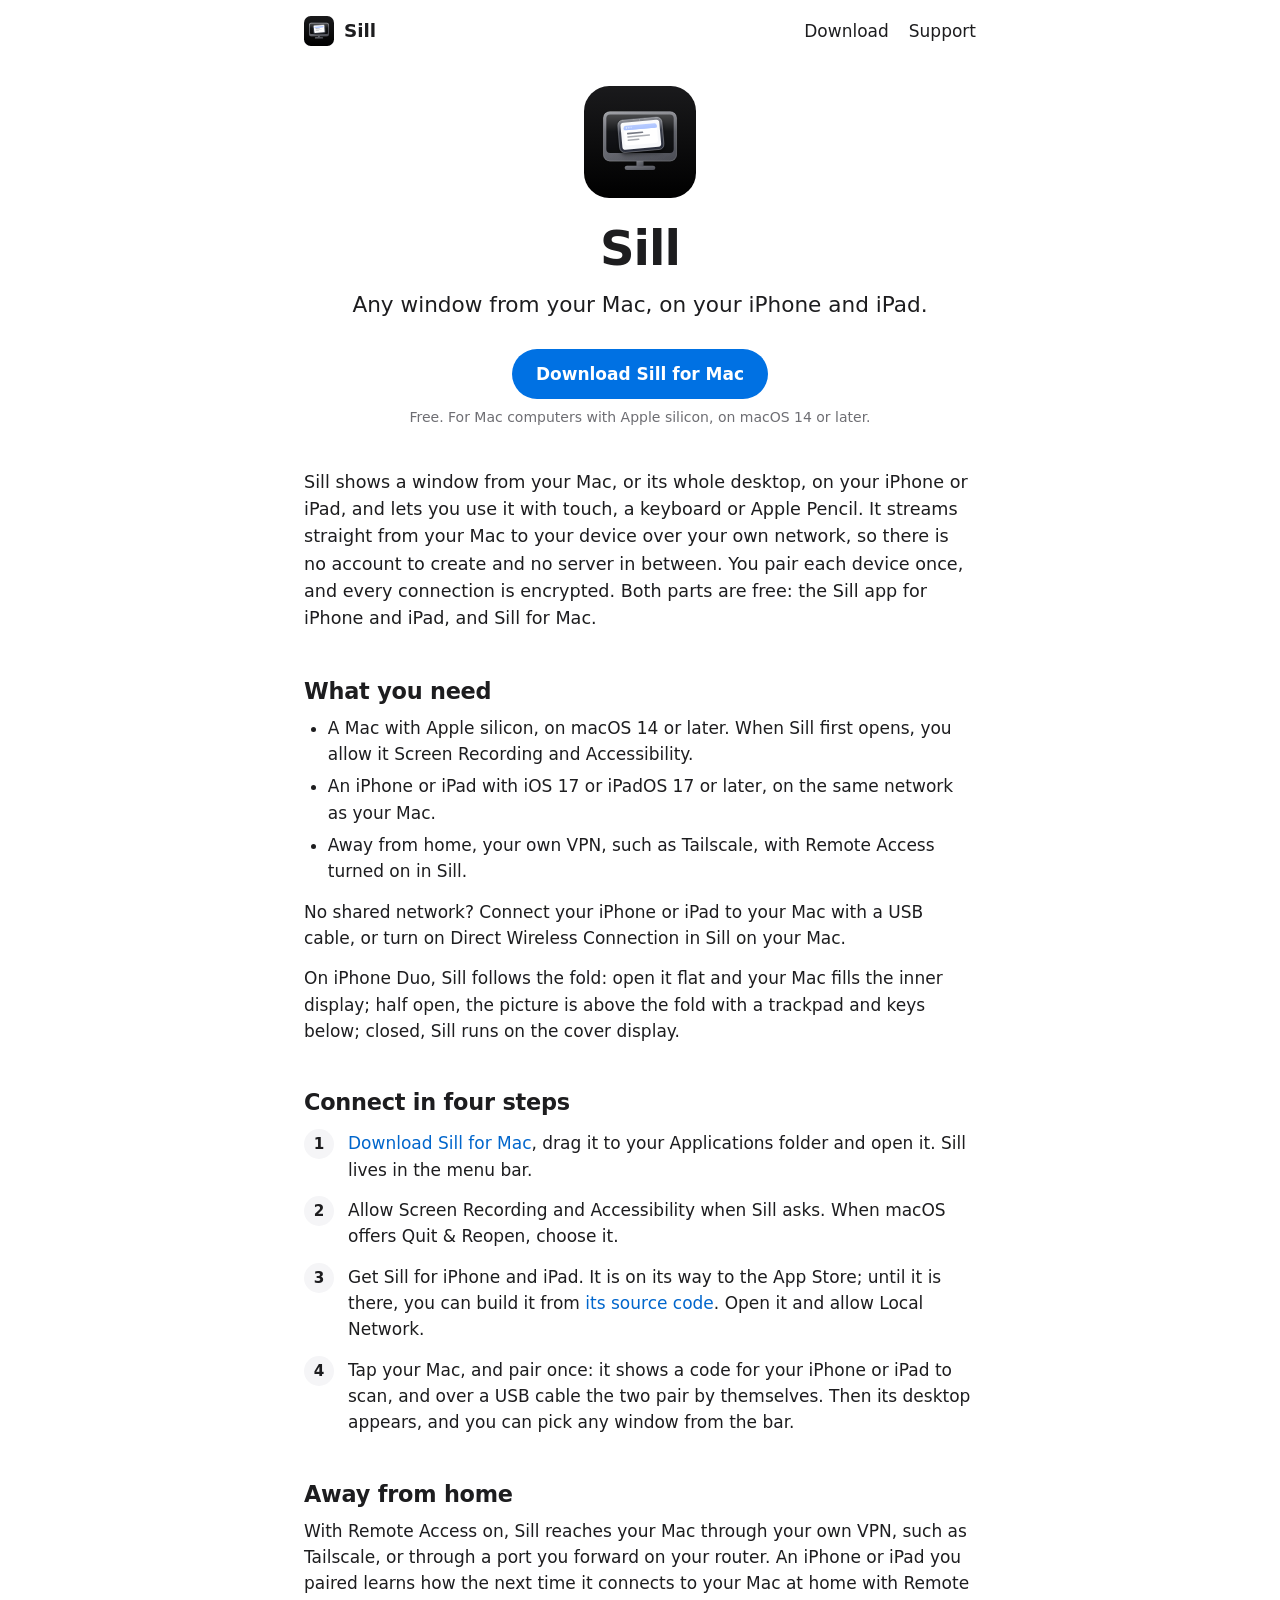
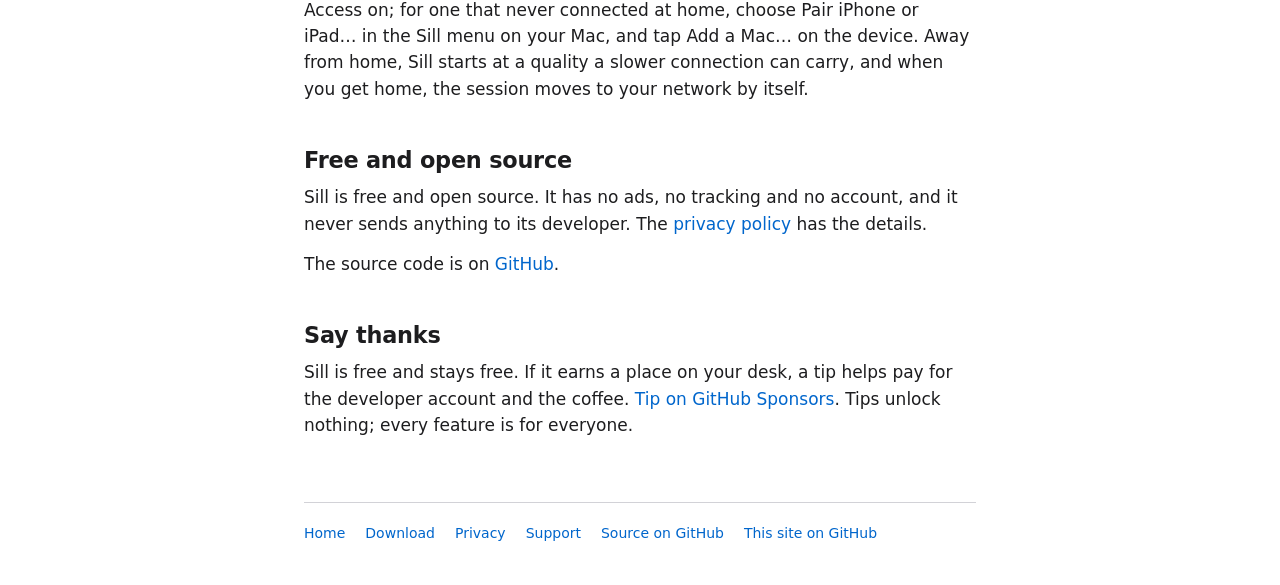
==== index.html @ 0b16ea5a "Site for Sill 0.5.1: away from home, one version for both apps, iPhone Duo" ====
<!doctype html>
<html lang="en">
<head>
<meta charset="utf-8">
<meta name="viewport" content="width=device-width, initial-scale=1">
<meta http-equiv="Content-Security-Policy" content="default-src 'none'; style-src 'self'; img-src 'self'; base-uri 'none'; form-action 'none'">
<meta name="color-scheme" content="light dark">
<meta name="description" content="Sill shows windows from your Mac on your iPhone and iPad. Free, with no account and no servers.">
<title>Sill: windows from your Mac on your iPhone and iPad</title>
<link rel="stylesheet" href="style.css">
<link rel="icon" href="icon.svg" type="image/svg+xml">
</head>
<body>
<header class="site-header">
  <a class="brand" href="index.html"><img src="icon.svg" alt="" width="30" height="30">Sill</a>
  <nav aria-label="Site">
    <a href="download.html">Download</a>
    <a href="support.html">Support</a>
  </nav>
</header>

<main>
  <section class="hero">
    <img src="icon.svg" alt="" width="112" height="112">
    <h1>Sill</h1>
    <p class="lede">Any window from your Mac, on your iPhone and iPad.</p>
    <p class="cta"><a class="button" href="download.html">Download Sill for Mac</a></p>
    <p class="muted small">Free. For Mac computers with Apple silicon, on macOS 14 or later.</p>
  </section>

  <p class="intro">Sill shows a window from your Mac, or its whole desktop, on your iPhone or iPad, and lets you use it with touch, a keyboard or Apple Pencil. It streams straight from your Mac to your device over your own network, so there is no account to create and no server in between. You pair each device once, and every connection is encrypted. Both parts are free: the Sill app for iPhone and iPad, and Sill for Mac.</p>

  <h2>What you need</h2>
  <ul>
    <li>A Mac with Apple silicon, on macOS 14 or later. When Sill first opens, you allow it Screen Recording and Accessibility.</li>
    <li>An iPhone or iPad with iOS 17 or iPadOS 17 or later, on the same network as your Mac.</li>
    <!-- Remote Access: take this item out for a release without Remote Access. -->
    <li>Away from home, your own VPN, such as Tailscale, with Remote Access turned on in Sill.</li>
    <!-- /Remote Access -->
  </ul>
  <p>No shared network? Connect your iPhone or iPad to your Mac with a USB cable, or turn on Direct Wireless Connection in Sill on your Mac.</p>
  <p>On iPhone Duo, Sill follows the fold: open it flat and your Mac fills the inner display; half open, the picture is above the fold with a trackpad and keys below; closed, Sill runs on the cover display.</p>

  <h2>Connect in four steps</h2>
  <ol class="steps">
    <li><a href="download.html">Download Sill for Mac</a>, drag it to your Applications folder and open it. Sill lives in the menu bar.</li>
    <li>Allow Screen Recording and Accessibility when Sill asks. When macOS offers Quit &amp; Reopen, choose it.</li>
    <!-- Once the app is live: "Get Sill from the App Store on your iPhone or iPad. Open it and allow Local Network.", with "App Store" linked to its page and no source link. -->
    <li>Get Sill for iPhone and iPad. It is on its way to the App Store; until it is there, you can build it from <a href="https://github.com/Saffsanity/sill#building-from-source">its source code</a>. Open it and allow Local Network.</li>
    <li>Tap your Mac, and pair once: it shows a code for your iPhone or iPad to scan, and over a USB cable the two pair by themselves. Then its desktop appears, and you can pick any window from the bar.</li>
  </ol>

  <!-- Remote Access: take this section out for a release without Remote Access. -->
  <h2>Away from home</h2>
  <p>With Remote Access on, Sill reaches your Mac through your own VPN, such as Tailscale, or through a port you forward on your router. An iPhone or iPad you paired learns how the next time it connects to your Mac at home with Remote Access on; for one that never connected at home, choose Pair iPhone or iPad… in the Sill menu on your Mac, and tap Add a Mac… on the device. Away from home, Sill starts at a quality a slower connection can carry, and when you get home, the session moves to your network by itself.</p>
  <!-- /Remote Access -->

  <h2>Free and open source</h2>
  <p>Sill is free and open source. It has no ads, no tracking and no account, and it never sends anything to its developer. The <a href="privacy.html">privacy policy</a> has the details.</p>
  <p>The source code is on <a href="https://github.com/Saffsanity/sill">GitHub</a>.</p>
  <h2 id="tips">Say thanks</h2>
  <p>Sill is free and stays free. If it earns a place on your desk, a tip helps pay for the developer account and the coffee. <a href="https://github.com/sponsors/Saffsanity">Tip on GitHub Sponsors</a>. Tips unlock nothing; every feature is for everyone.</p>
  <!-- Add the Ko-fi link beside the Sponsors one when the handle exists. -->
</main>

<footer class="site-footer">
  <nav aria-label="Footer">
    <a href="index.html">Home</a>
    <a href="download.html">Download</a>
    <a href="privacy.html">Privacy</a>
    <a href="support.html">Support</a>
    <a href="https://github.com/Saffsanity/sill">Source on GitHub</a>
    <a href="https://github.com/Saffsanity/sill-site">This site on GitHub</a>
  </nav>
</footer>
</body>
</html>
---- style.css ----
/* Sill's website. System fonts, light and dark, no scripts and nothing loaded from elsewhere. */

:root {
  color-scheme: light dark;
  --bg: #ffffff;
  --card: #f5f5f7;
  --text: #1d1d1f;
  --muted: #6e6e73;
  --line: #d2d2d7;
  --link: #0066cc;
  --button: #0071e3;
  --button-hover: #0077ed;
}

@media (prefers-color-scheme: dark) {
  :root {
    --bg: #000000;
    --card: #1c1c1e;
    --text: #f5f5f7;
    --muted: #a1a1a6;
    --line: #38383a;
    --link: #2997ff;
  }
}

* { box-sizing: border-box; }

html {
  -webkit-text-size-adjust: 100%;
  text-size-adjust: 100%;
}

body {
  margin: 0;
  background: var(--bg);
  color: var(--text);
  font: 17px/1.55 -apple-system, BlinkMacSystemFont, system-ui, "Segoe UI", Roboto, "Helvetica Neue", Arial, sans-serif;
  overflow-wrap: break-word;
}

.site-header, main, .site-footer {
  max-width: 44rem;
  margin: 0 auto;
  padding: 0 16px;
}

a { color: var(--link); text-decoration: none; }
a:hover { text-decoration: underline; }
a:focus-visible { outline: 2px solid var(--link); outline-offset: 2px; border-radius: 4px; }

/* Header and footer */

.site-header {
  display: flex;
  flex-wrap: wrap;
  align-items: center;
  justify-content: space-between;
  gap: 8px 24px;
  padding-top: 16px;
  padding-bottom: 16px;
}

.brand {
  display: inline-flex;
  align-items: center;
  gap: 10px;
  color: var(--text);
  font-weight: 600;
  font-size: 1.15rem;
}
.brand:hover { text-decoration: none; }
.brand img { width: 30px; height: 30px; border-radius: 22.5%; }

.site-header nav, .site-footer nav {
  display: flex;
  flex-wrap: wrap;
  gap: 4px 20px;
}
.site-header nav a { color: var(--text); }
.site-header nav a[aria-current="page"] { color: var(--muted); }

.site-footer {
  margin-top: 64px;
  padding-bottom: 40px;
  font-size: 0.875rem;
}
/* The rule sits on the nav, so it lines up with the text above instead of the page's gutters. */
.site-footer nav {
  padding-top: 20px;
  border-top: 1px solid var(--line);
}

/* Text */

h1 {
  font-size: 2.25rem;
  line-height: 1.15;
  letter-spacing: -0.02em;
  margin: 32px 0 12px;
}
h2 {
  font-size: 1.4rem;
  line-height: 1.25;
  letter-spacing: -0.01em;
  margin: 44px 0 10px;
}
h3 {
  font-size: 1.05rem;
  margin: 24px 0 6px;
}

p, ul, ol { margin: 0 0 14px; }
ul, ol { padding-left: 1.4em; }
li { margin: 6px 0; }

.lede { font-size: 1.2rem; line-height: 1.5; }
.muted { color: var(--muted); }
.small { font-size: 0.875rem; }

code {
  font-family: ui-monospace, SFMono-Regular, Menlo, Consolas, monospace;
  font-size: 0.88em;
  background: var(--card);
  border-radius: 5px;
  padding: 1px 5px;
}
/* A SHA-256 is 64 characters with no spaces: let it wrap on a phone instead of widening the page. */
.hash code { overflow-wrap: anywhere; word-break: break-all; }

/* Home */

.hero { text-align: center; padding-top: 24px; }
.hero img { width: 112px; height: 112px; border-radius: 22.5%; }
.hero h1 { font-size: 3rem; margin-top: 16px; }
.hero .lede { font-size: 1.35rem; margin-bottom: 0; }
.intro { font-size: 1.1rem; margin-top: 40px; }

/* Buttons and the release box */

.button {
  display: inline-block;
  background: var(--button);
  color: #ffffff;
  font-weight: 600;
  padding: 12px 24px;
  border-radius: 980px;
}
.button:hover { background: var(--button-hover); text-decoration: none; }
.button:focus-visible { outline-offset: 3px; border-radius: 980px; }

.cta { margin: 28px 0 8px; }

.card {
  background: var(--card);
  border-radius: 16px;
  padding: 20px 22px 8px;
  margin: 24px 0;
}
.card h2 { margin-top: 0; }

/* Numbered steps */

ol.steps {
  list-style: none;
  counter-reset: step;
  padding-left: 0;
}
ol.steps > li {
  counter-increment: step;
  position: relative;
  padding-left: 44px;
  margin: 14px 0;
  min-height: 30px;
}
ol.steps > li::before {
  content: counter(step);
  position: absolute;
  left: 0;
  top: -1px;
  width: 30px;
  height: 30px;
  border-radius: 50%;
  background: var(--card);
  color: var(--text);
  font-weight: 600;
  font-size: 0.95rem;
  line-height: 30px;
  text-align: center;
}
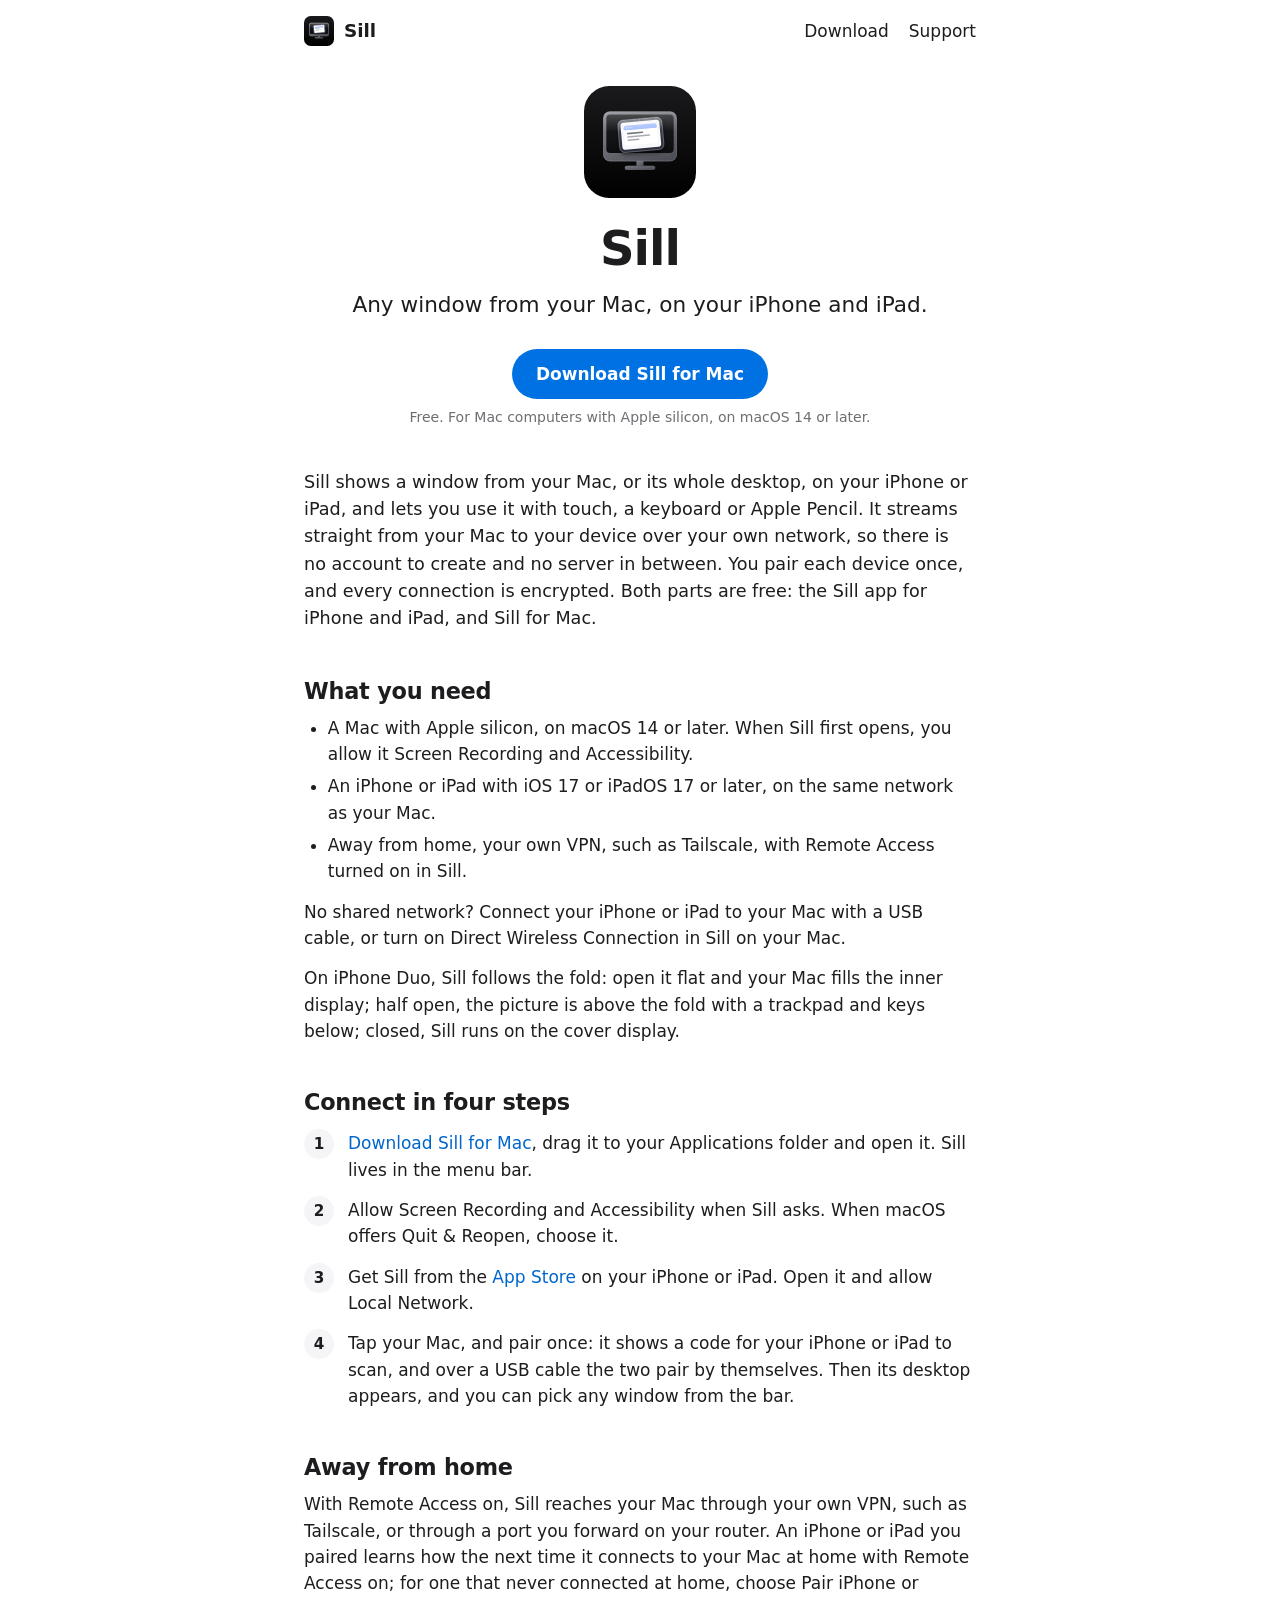
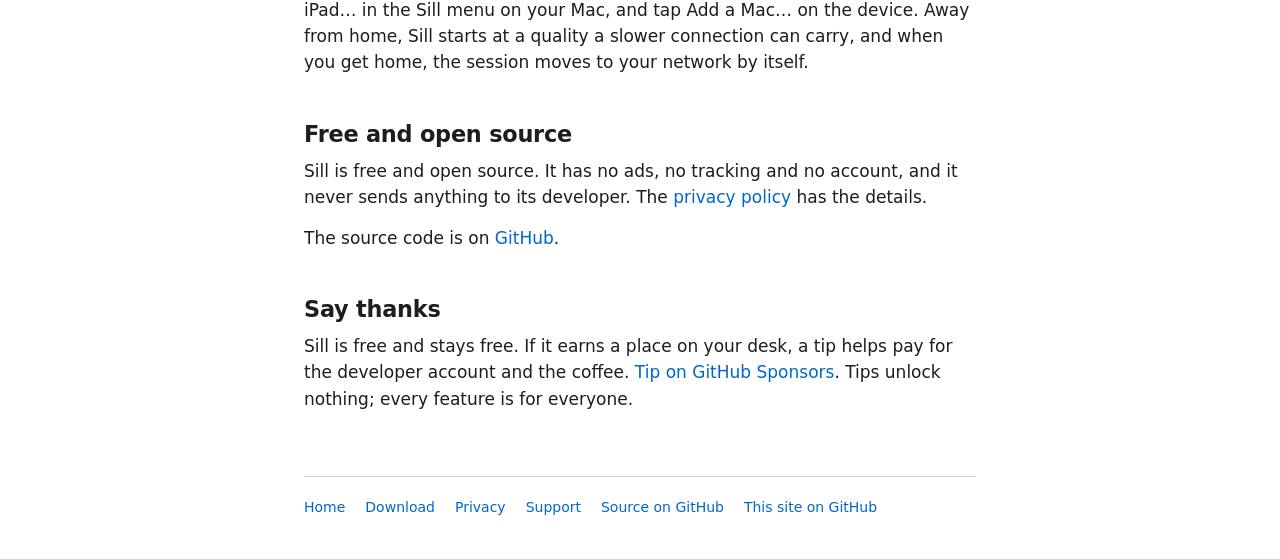
==== commit ba9319b2: "Site: Sill for iPhone and iPad is on the App Store" ====
--- a/index.html
+++ b/index.html
@@ -45,8 +45,7 @@
   <ol class="steps">
     <li><a href="download.html">Download Sill for Mac</a>, drag it to your Applications folder and open it. Sill lives in the menu bar.</li>
     <li>Allow Screen Recording and Accessibility when Sill asks. When macOS offers Quit &amp; Reopen, choose it.</li>
-    <!-- Once the app is live: "Get Sill from the App Store on your iPhone or iPad. Open it and allow Local Network.", with "App Store" linked to its page and no source link. -->
-    <li>Get Sill for iPhone and iPad. It is on its way to the App Store; until it is there, you can build it from <a href="https://github.com/Saffsanity/sill#building-from-source">its source code</a>. Open it and allow Local Network.</li>
+    <li>Get Sill from the <a href="https://apps.apple.com/app/id6816359860">App Store</a> on your iPhone or iPad. Open it and allow Local Network.</li>
     <li>Tap your Mac, and pair once: it shows a code for your iPhone or iPad to scan, and over a USB cable the two pair by themselves. Then its desktop appears, and you can pick any window from the bar.</li>
   </ol>
 
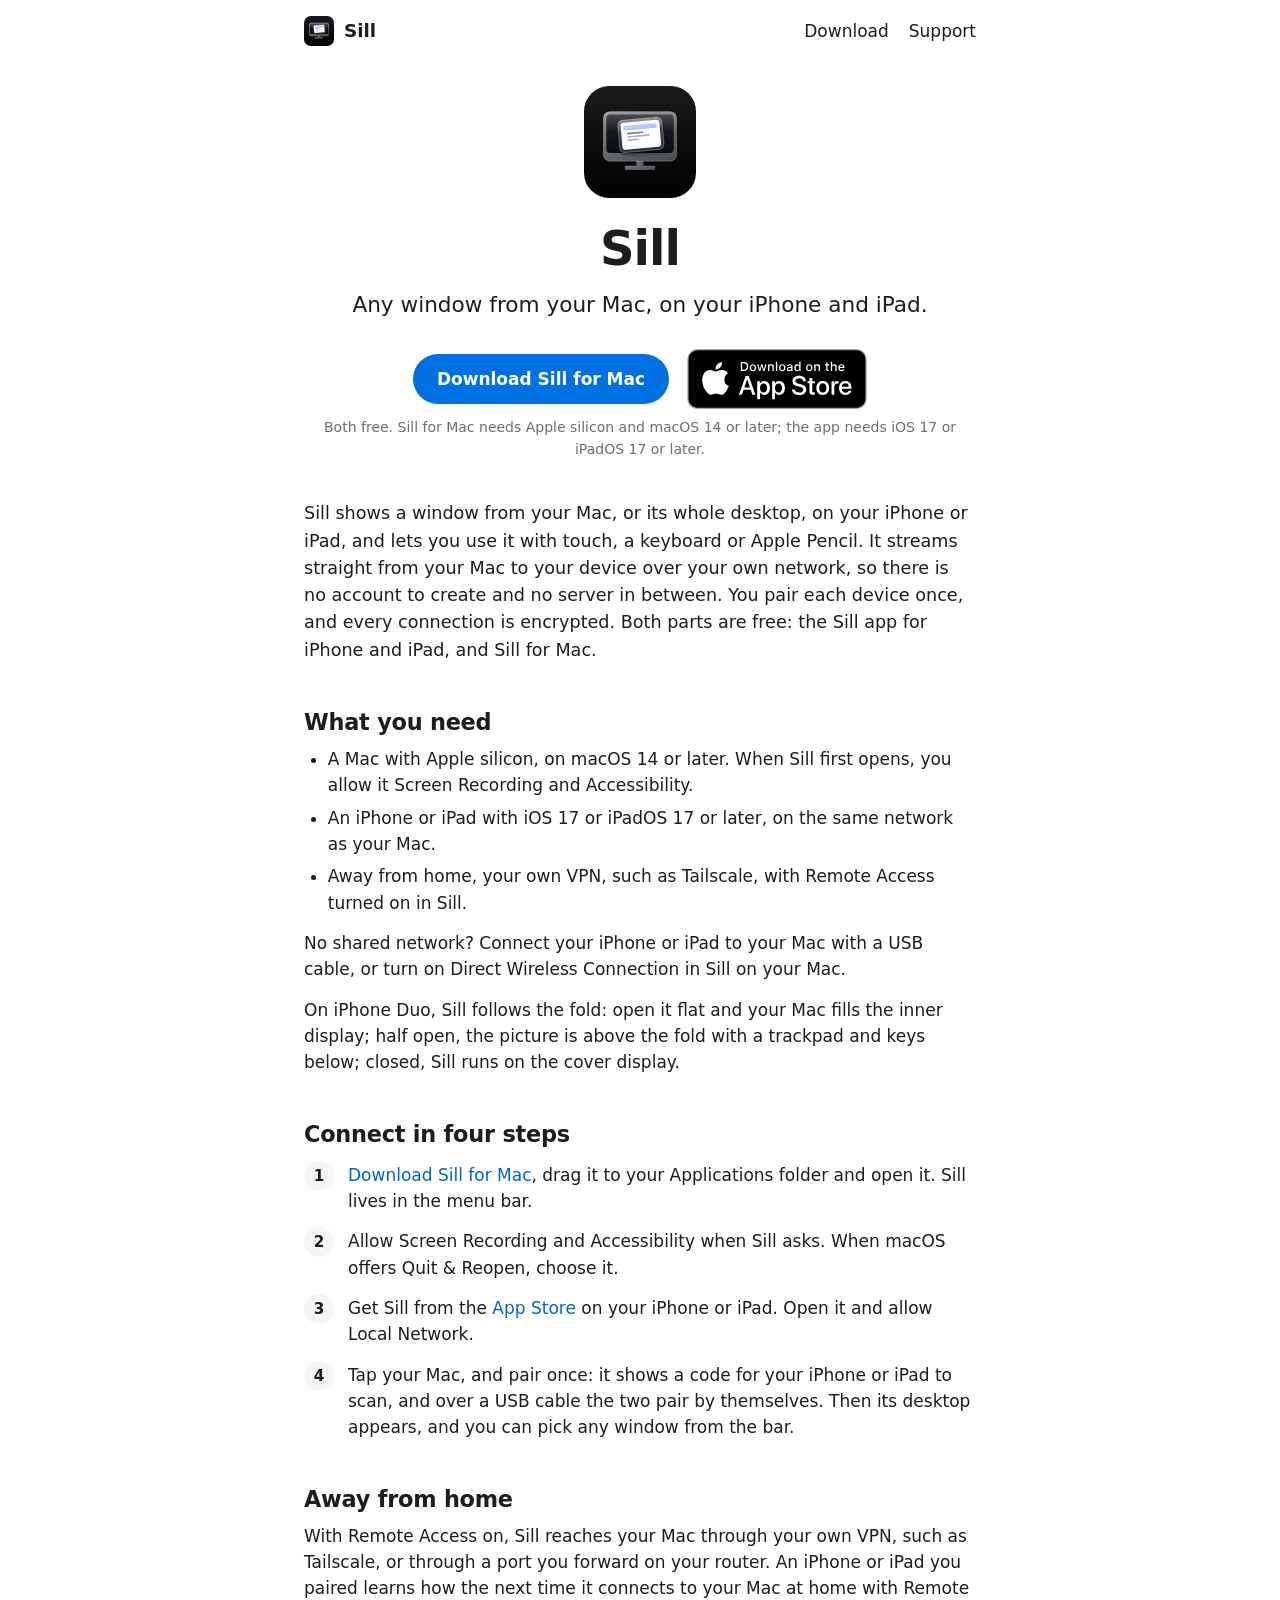
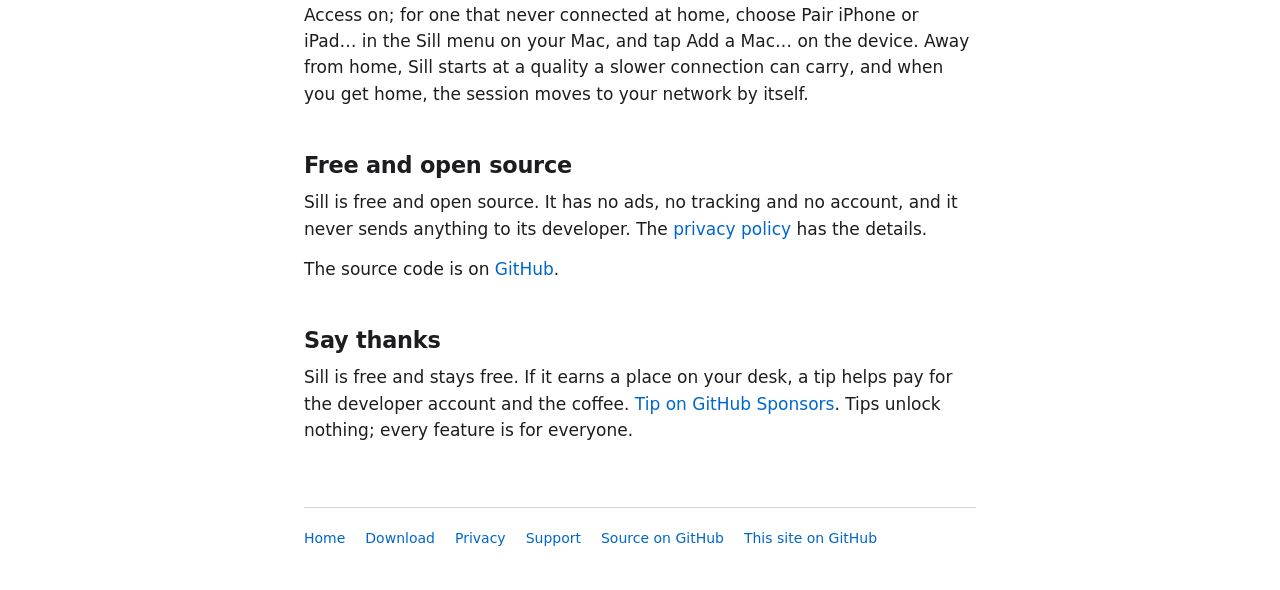
==== commit da663450: "Landing page: the App Store badge beside the Mac download" ====
--- a/index.html
+++ b/index.html
@@ -24,8 +24,8 @@
     <img src="icon.svg" alt="" width="112" height="112">
     <h1>Sill</h1>
     <p class="lede">Any window from your Mac, on your iPhone and iPad.</p>
-    <p class="cta"><a class="button" href="download.html">Download Sill for Mac</a></p>
-    <p class="muted small">Free. For Mac computers with Apple silicon, on macOS 14 or later.</p>
+    <div class="cta"><a class="button" href="download.html">Download Sill for Mac</a><a href="https://apps.apple.com/app/id6816359860"><img src="app-store-badge.svg" alt="Download on the App Store" width="180" height="60"></a></div>
+    <p class="muted small">Both free. Sill for Mac needs Apple silicon and macOS 14 or later; the app needs iOS 17 or iPadOS 17 or later.</p>
   </section>
 
   <p class="intro">Sill shows a window from your Mac, or its whole desktop, on your iPhone or iPad, and lets you use it with touch, a keyboard or Apple Pencil. It streams straight from your Mac to your device over your own network, so there is no account to create and no server in between. You pair each device once, and every connection is encrypted. Both parts are free: the Sill app for iPhone and iPad, and Sill for Mac.</p>
--- a/style.css
+++ b/style.css
@@ -130,7 +130,7 @@
 /* Home */
 
 .hero { text-align: center; padding-top: 24px; }
-.hero img { width: 112px; height: 112px; border-radius: 22.5%; }
+.hero > img { width: 112px; height: 112px; border-radius: 22.5%; }
 .hero h1 { font-size: 3rem; margin-top: 16px; }
 .hero .lede { font-size: 1.35rem; margin-bottom: 0; }
 .intro { font-size: 1.1rem; margin-top: 40px; }
@@ -148,7 +148,12 @@
 .button:hover { background: var(--button-hover); text-decoration: none; }
 .button:focus-visible { outline-offset: 3px; border-radius: 980px; }
 
-.cta { margin: 28px 0 8px; }
+.cta { display: flex; flex-wrap: wrap; justify-content: center; align-items: center; gap: 12px 18px; margin: 28px 0 8px; }
+.cta img { display: block; width: 180px; height: 60px; }
+.cta a:focus-visible { outline-offset: 4px; }
+.badge { margin: 12px 0 4px; }
+.badge img { display: inline-block; width: 180px; height: 60px; vertical-align: middle; }
+.badge a:focus-visible { outline-offset: 4px; }
 
 .card {
   background: var(--card);
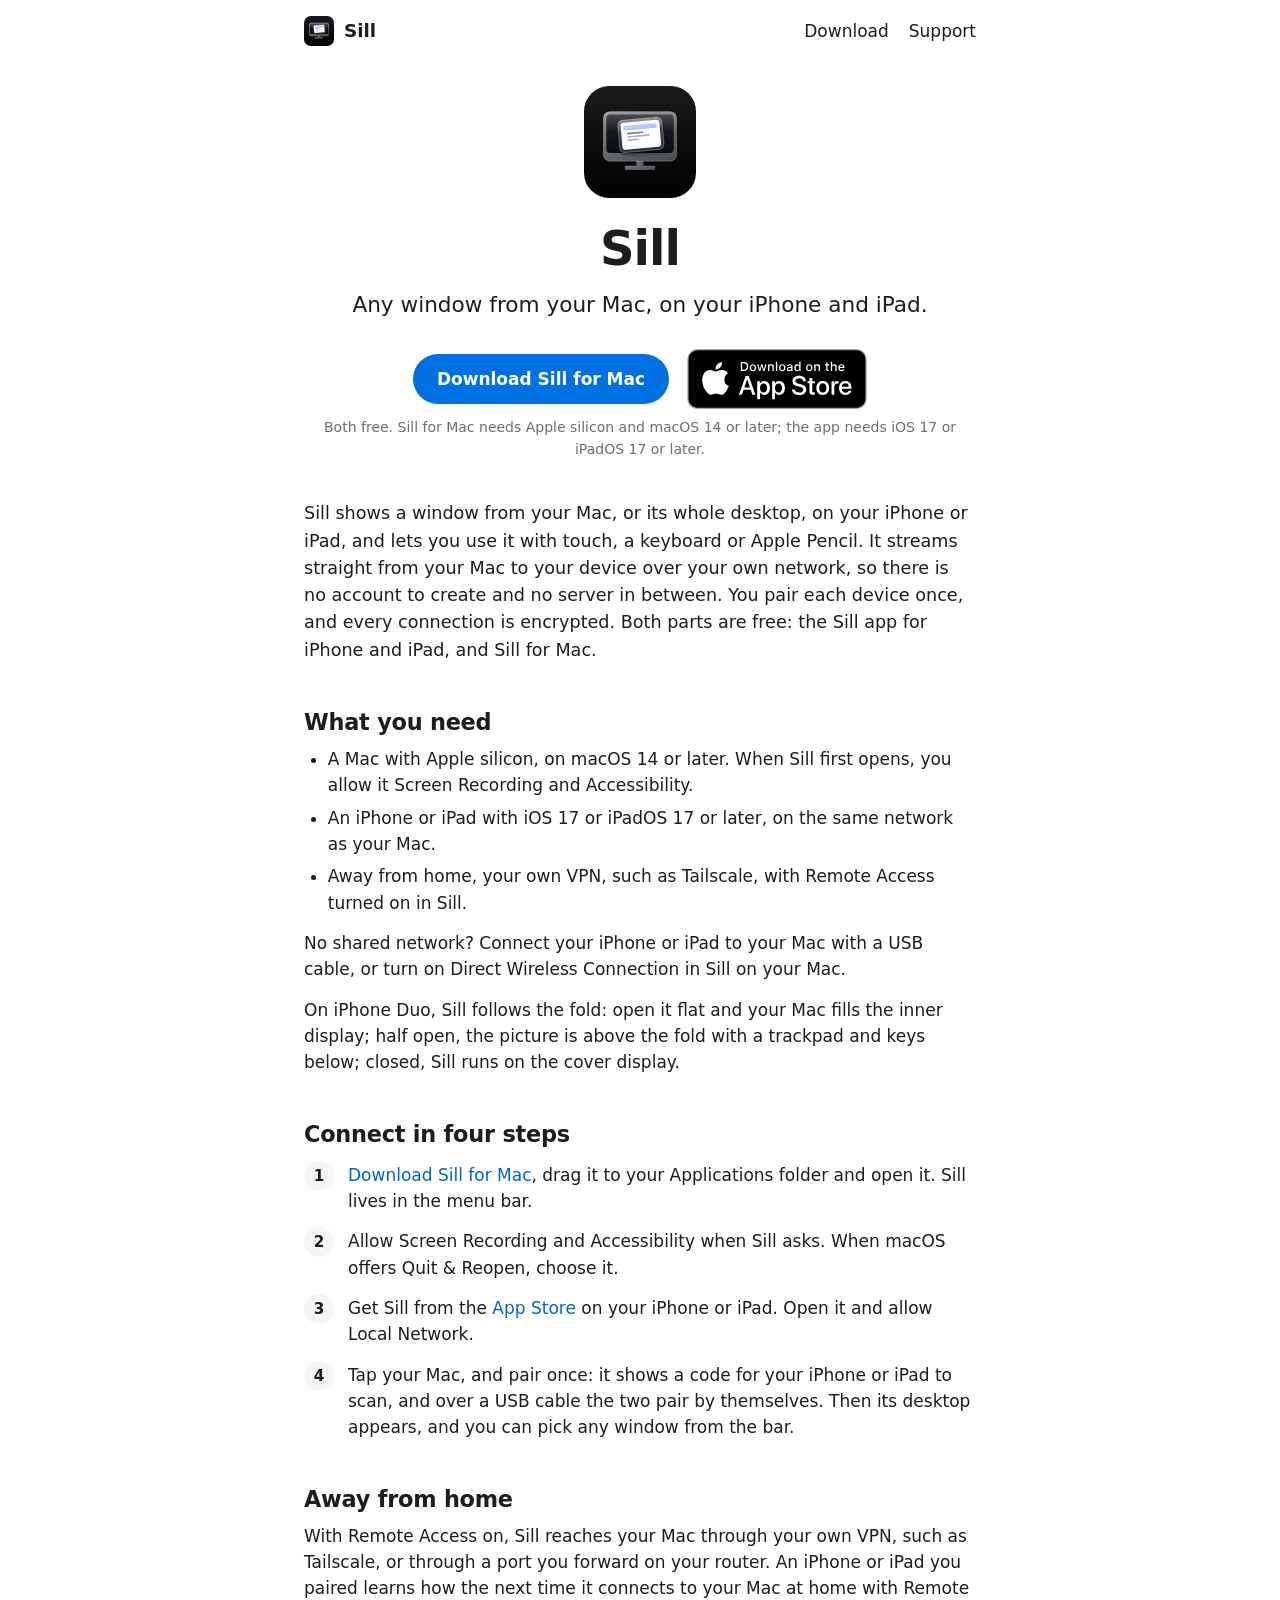
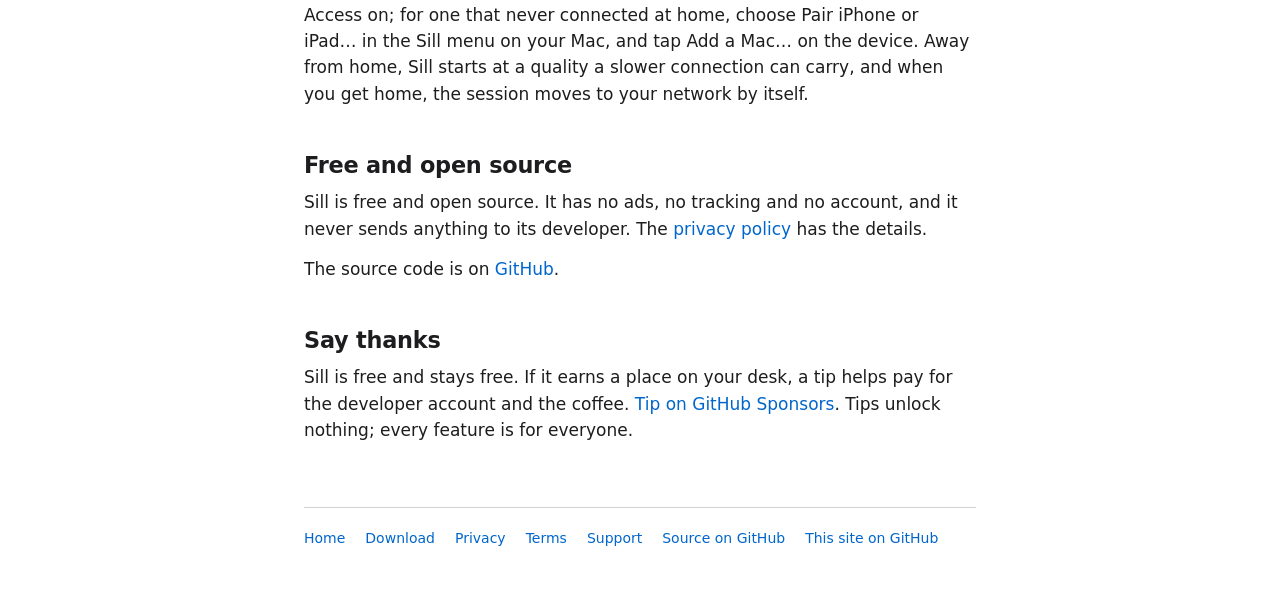
==== commit 34c23198: "Pages: the terms of service, and Open Graph tags with the share image From Saffsanity/sill at b10053" ====
--- a/index.html
+++ b/index.html
@@ -7,7 +7,17 @@
 <meta name="color-scheme" content="light dark">
 <meta name="description" content="Sill shows windows from your Mac on your iPhone and iPad. Free, with no account and no servers.">
 <title>Sill: windows from your Mac on your iPhone and iPad</title>
-<link rel="stylesheet" href="style.css">
+<meta property="og:type" content="website">
+<meta property="og:site_name" content="Sill">
+<meta property="og:url" content="https://getsill.app/">
+<meta property="og:title" content="Sill: your Mac, on your iPhone and iPad">
+<meta property="og:description" content="Any window from your Mac, live on your iPhone or iPad, with touch, a trackpad and keys. Free and open source, no account, no servers.">
+<meta property="og:image" content="https://getsill.app/preview.jpg">
+<meta property="og:image:width" content="1200">
+<meta property="og:image:height" content="630">
+<meta property="og:image:alt" content="Sill: the Mac’s Weather window on an iPhone and an iPad">
+<meta name="twitter:card" content="summary_large_image">
+<link rel="stylesheet" href="style.css?v=2026-10-10">
 <link rel="icon" href="icon.svg" type="image/svg+xml">
 </head>
 <body>
@@ -67,6 +77,7 @@
     <a href="index.html">Home</a>
     <a href="download.html">Download</a>
     <a href="privacy.html">Privacy</a>
+    <a href="terms.html">Terms</a>
     <a href="support.html">Support</a>
     <a href="https://github.com/Saffsanity/sill">Source on GitHub</a>
     <a href="https://github.com/Saffsanity/sill-site">This site on GitHub</a>
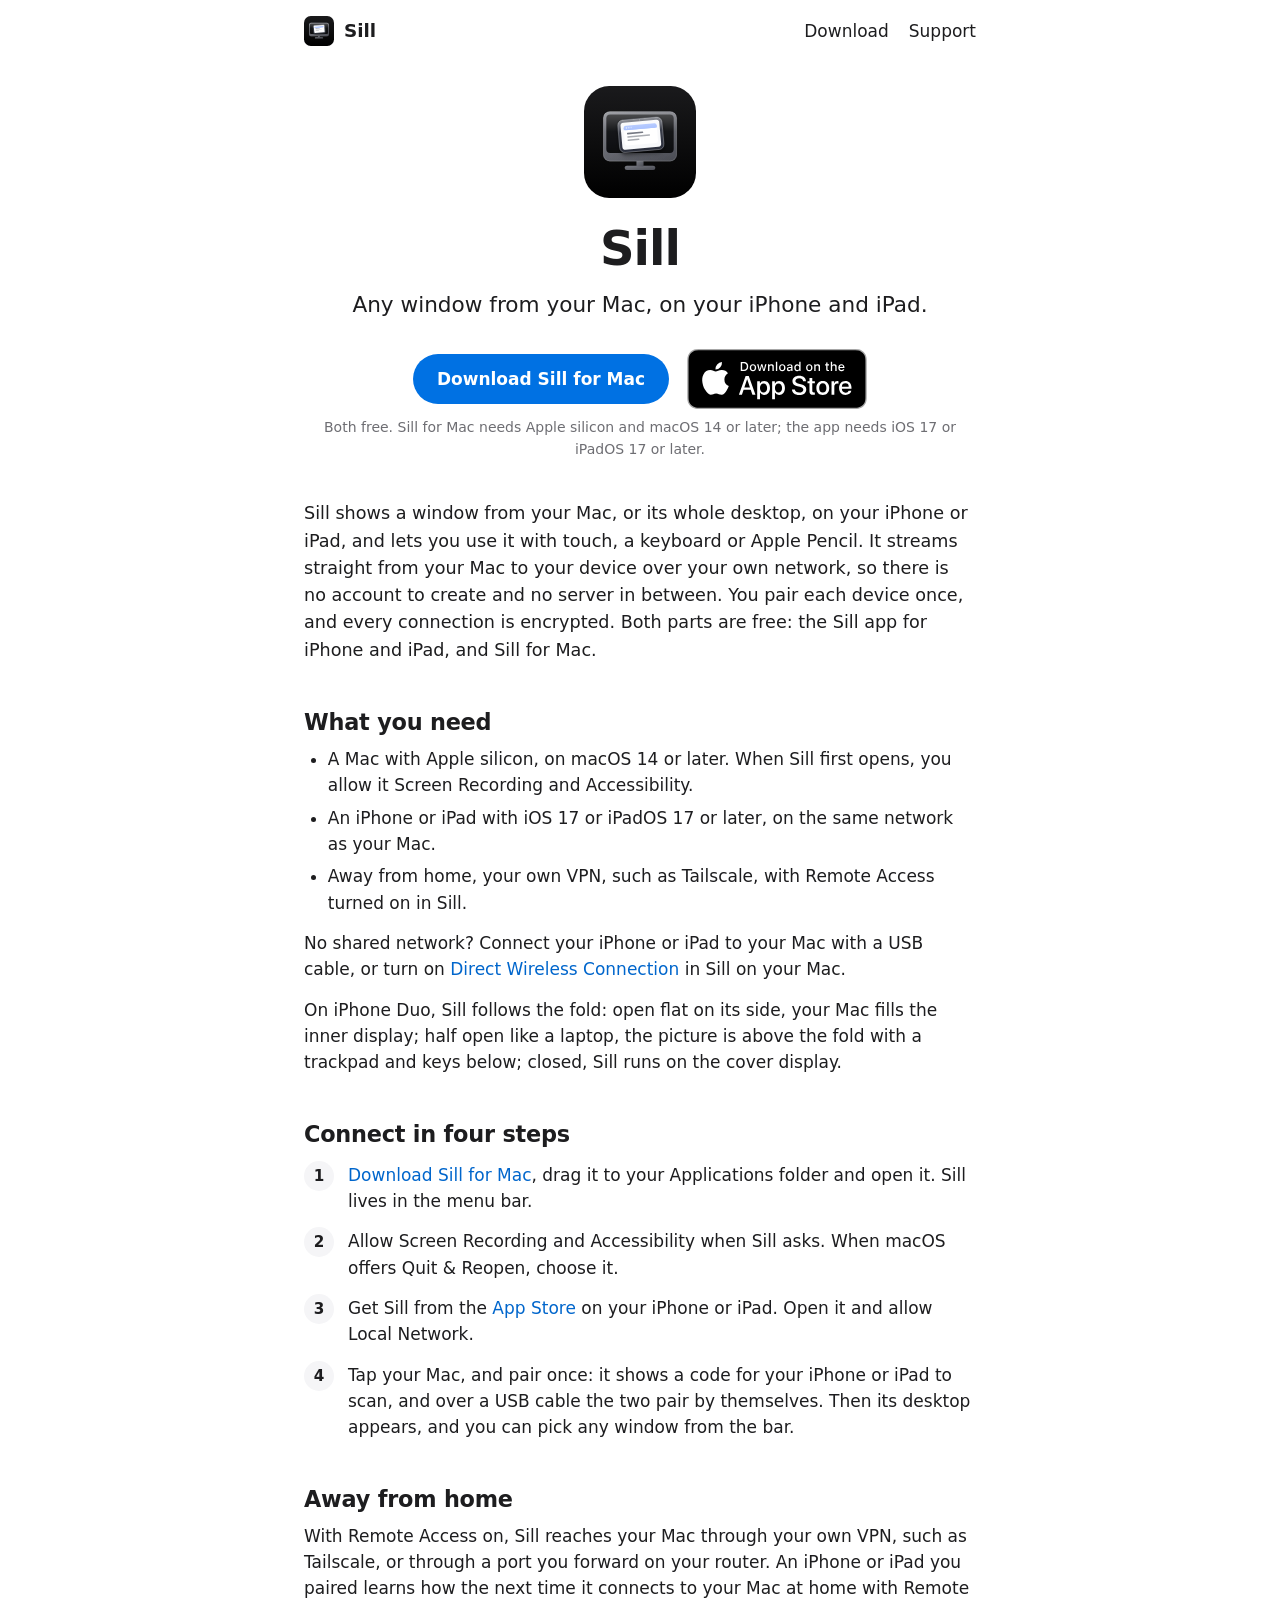
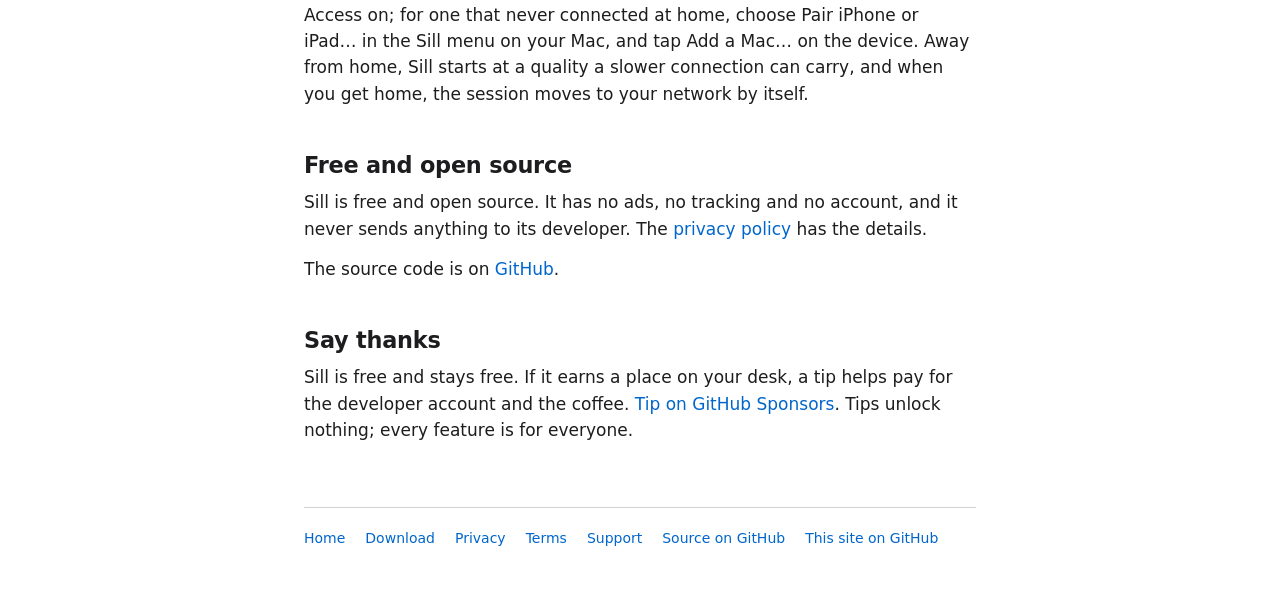
==== commit e6fcef00: "Pages: the launch review's fixes From Saffsanity/sill at 985a733 (pull request #56): the support pag" ====
--- a/index.html
+++ b/index.html
@@ -48,8 +48,8 @@
     <li>Away from home, your own VPN, such as Tailscale, with Remote Access turned on in Sill.</li>
     <!-- /Remote Access -->
   </ul>
-  <p>No shared network? Connect your iPhone or iPad to your Mac with a USB cable, or turn on Direct Wireless Connection in Sill on your Mac.</p>
-  <p>On iPhone Duo, Sill follows the fold: open it flat and your Mac fills the inner display; half open, the picture is above the fold with a trackpad and keys below; closed, Sill runs on the cover display.</p>
+  <p>No shared network? Connect your iPhone or iPad to your Mac with a USB cable, or turn on <a href="support.html#direct-wireless">Direct Wireless Connection</a> in Sill on your Mac.</p>
+  <p>On iPhone Duo, Sill follows the fold: open flat on its side, your Mac fills the inner display; half open like a laptop, the picture is above the fold with a trackpad and keys below; closed, Sill runs on the cover display.</p>
 
   <h2>Connect in four steps</h2>
   <ol class="steps">
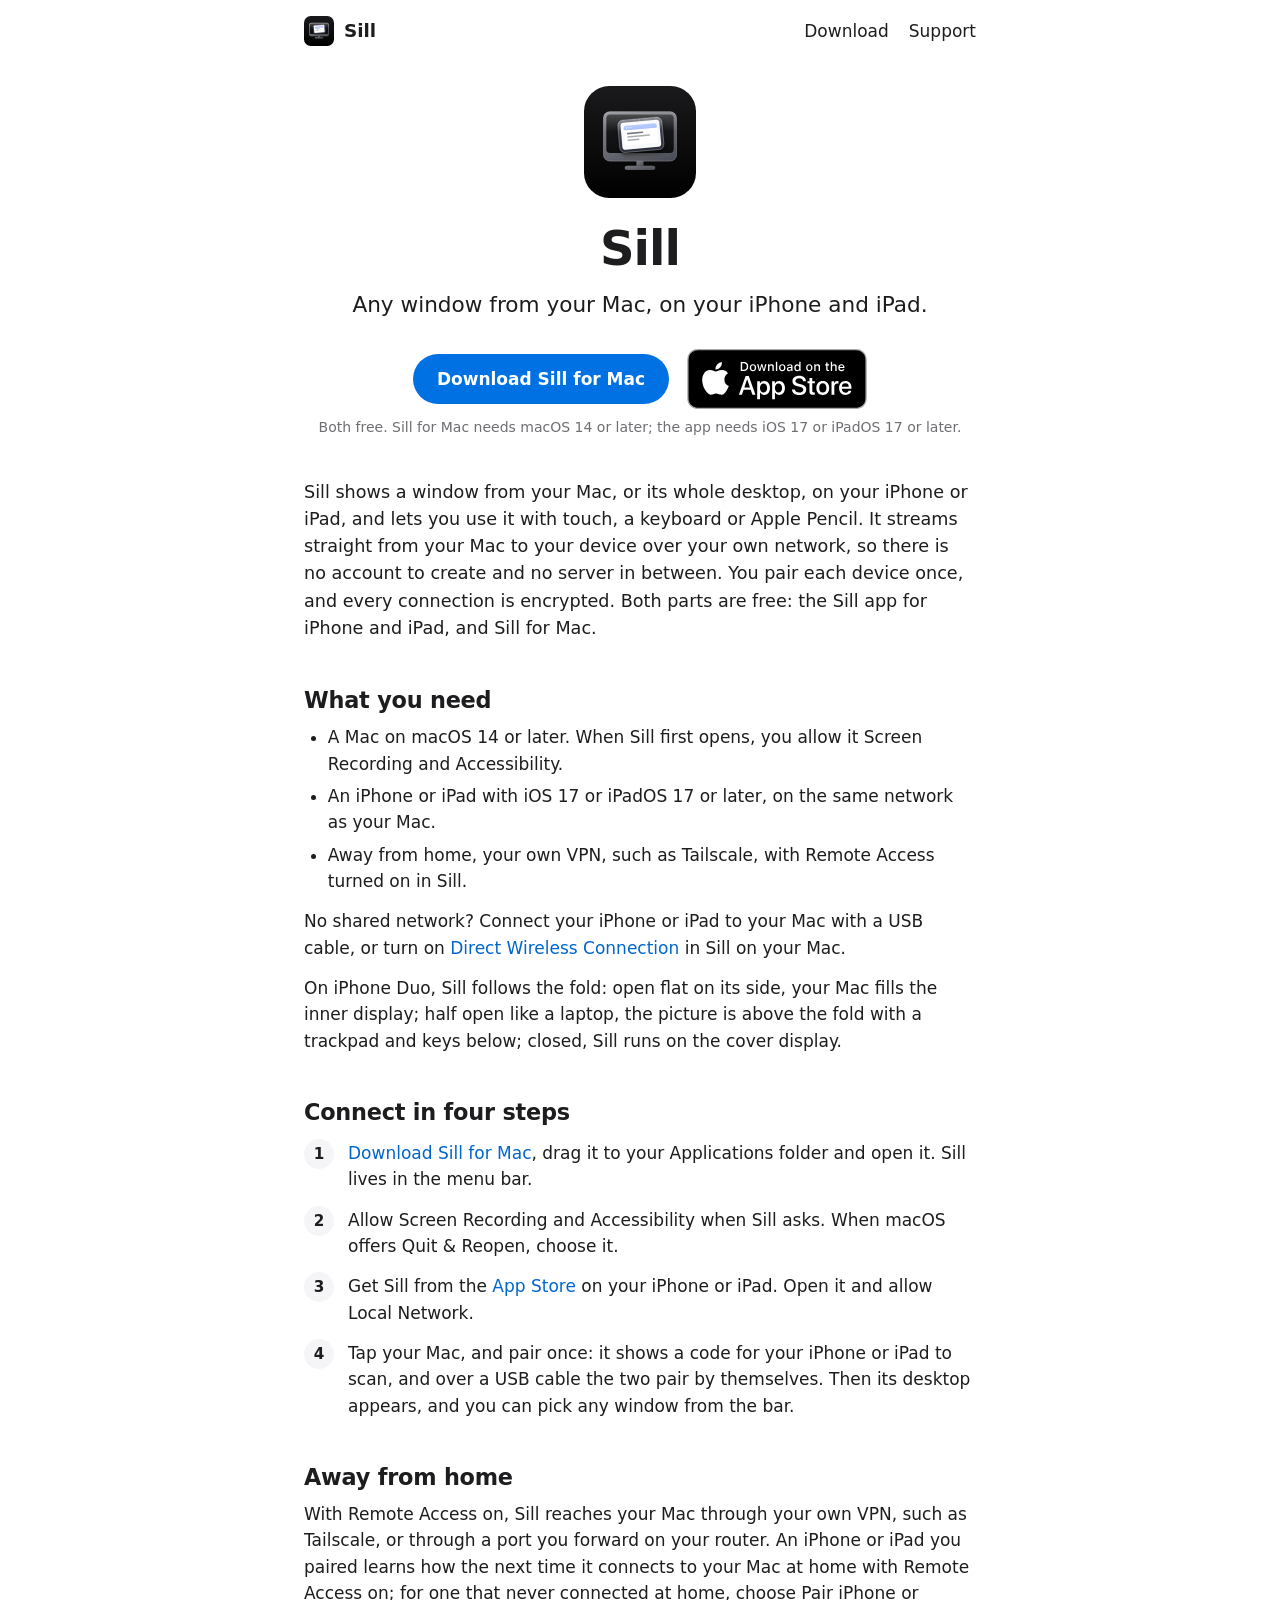
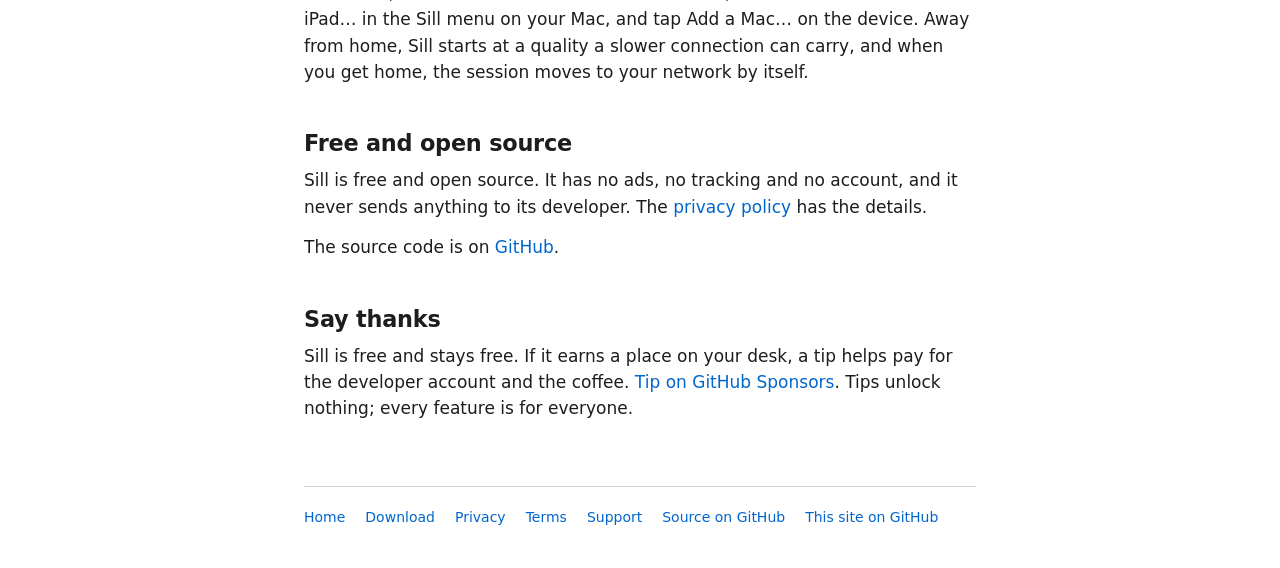
==== commit e77e3aea: "Site for Sill 0.6.0 From Saffsanity/sill at a39084f (the tag v0.6.0, pull request #274): the support" ====
--- a/index.html
+++ b/index.html
@@ -17,7 +17,7 @@
 <meta property="og:image:height" content="630">
 <meta property="og:image:alt" content="Sill: the Mac’s Weather window on an iPhone and an iPad">
 <meta name="twitter:card" content="summary_large_image">
-<link rel="stylesheet" href="style.css?v=2026-10-10">
+<link rel="stylesheet" href="style.css?v=2026-11-02">
 <link rel="icon" href="icon.svg" type="image/svg+xml">
 </head>
 <body>
@@ -35,14 +35,14 @@
     <h1>Sill</h1>
     <p class="lede">Any window from your Mac, on your iPhone and iPad.</p>
     <div class="cta"><a class="button" href="download.html">Download Sill for Mac</a><a href="https://apps.apple.com/app/id6816359860"><img src="app-store-badge.svg" alt="Download on the App Store" width="180" height="60"></a></div>
-    <p class="muted small">Both free. Sill for Mac needs Apple silicon and macOS 14 or later; the app needs iOS 17 or iPadOS 17 or later.</p>
+    <p class="muted small">Both free. Sill for Mac needs macOS 14 or later; the app needs iOS 17 or iPadOS 17 or later.</p>
   </section>
 
   <p class="intro">Sill shows a window from your Mac, or its whole desktop, on your iPhone or iPad, and lets you use it with touch, a keyboard or Apple Pencil. It streams straight from your Mac to your device over your own network, so there is no account to create and no server in between. You pair each device once, and every connection is encrypted. Both parts are free: the Sill app for iPhone and iPad, and Sill for Mac.</p>
 
   <h2>What you need</h2>
   <ul>
-    <li>A Mac with Apple silicon, on macOS 14 or later. When Sill first opens, you allow it Screen Recording and Accessibility.</li>
+    <li>A Mac on macOS 14 or later. When Sill first opens, you allow it Screen Recording and Accessibility.</li>
     <li>An iPhone or iPad with iOS 17 or iPadOS 17 or later, on the same network as your Mac.</li>
     <!-- Remote Access: take this item out for a release without Remote Access. -->
     <li>Away from home, your own VPN, such as Tailscale, with Remote Access turned on in Sill.</li>
--- a/style.css
+++ b/style.css
@@ -126,6 +126,10 @@
 }
 /* A SHA-256 is 64 characters with no spaces: let it wrap on a phone instead of widening the page. */
 .hash code { overflow-wrap: anywhere; word-break: break-all; }
+/* A Terminal command's long paths: wrapped at its spaces, and inside a path only where one is wider than the page;
+   never inside an option, which a hyphen would split ("--" over "unblockapp"). */
+.command code { overflow-wrap: anywhere; }
+.command .option { white-space: nowrap; }
 
 /* Home */
 
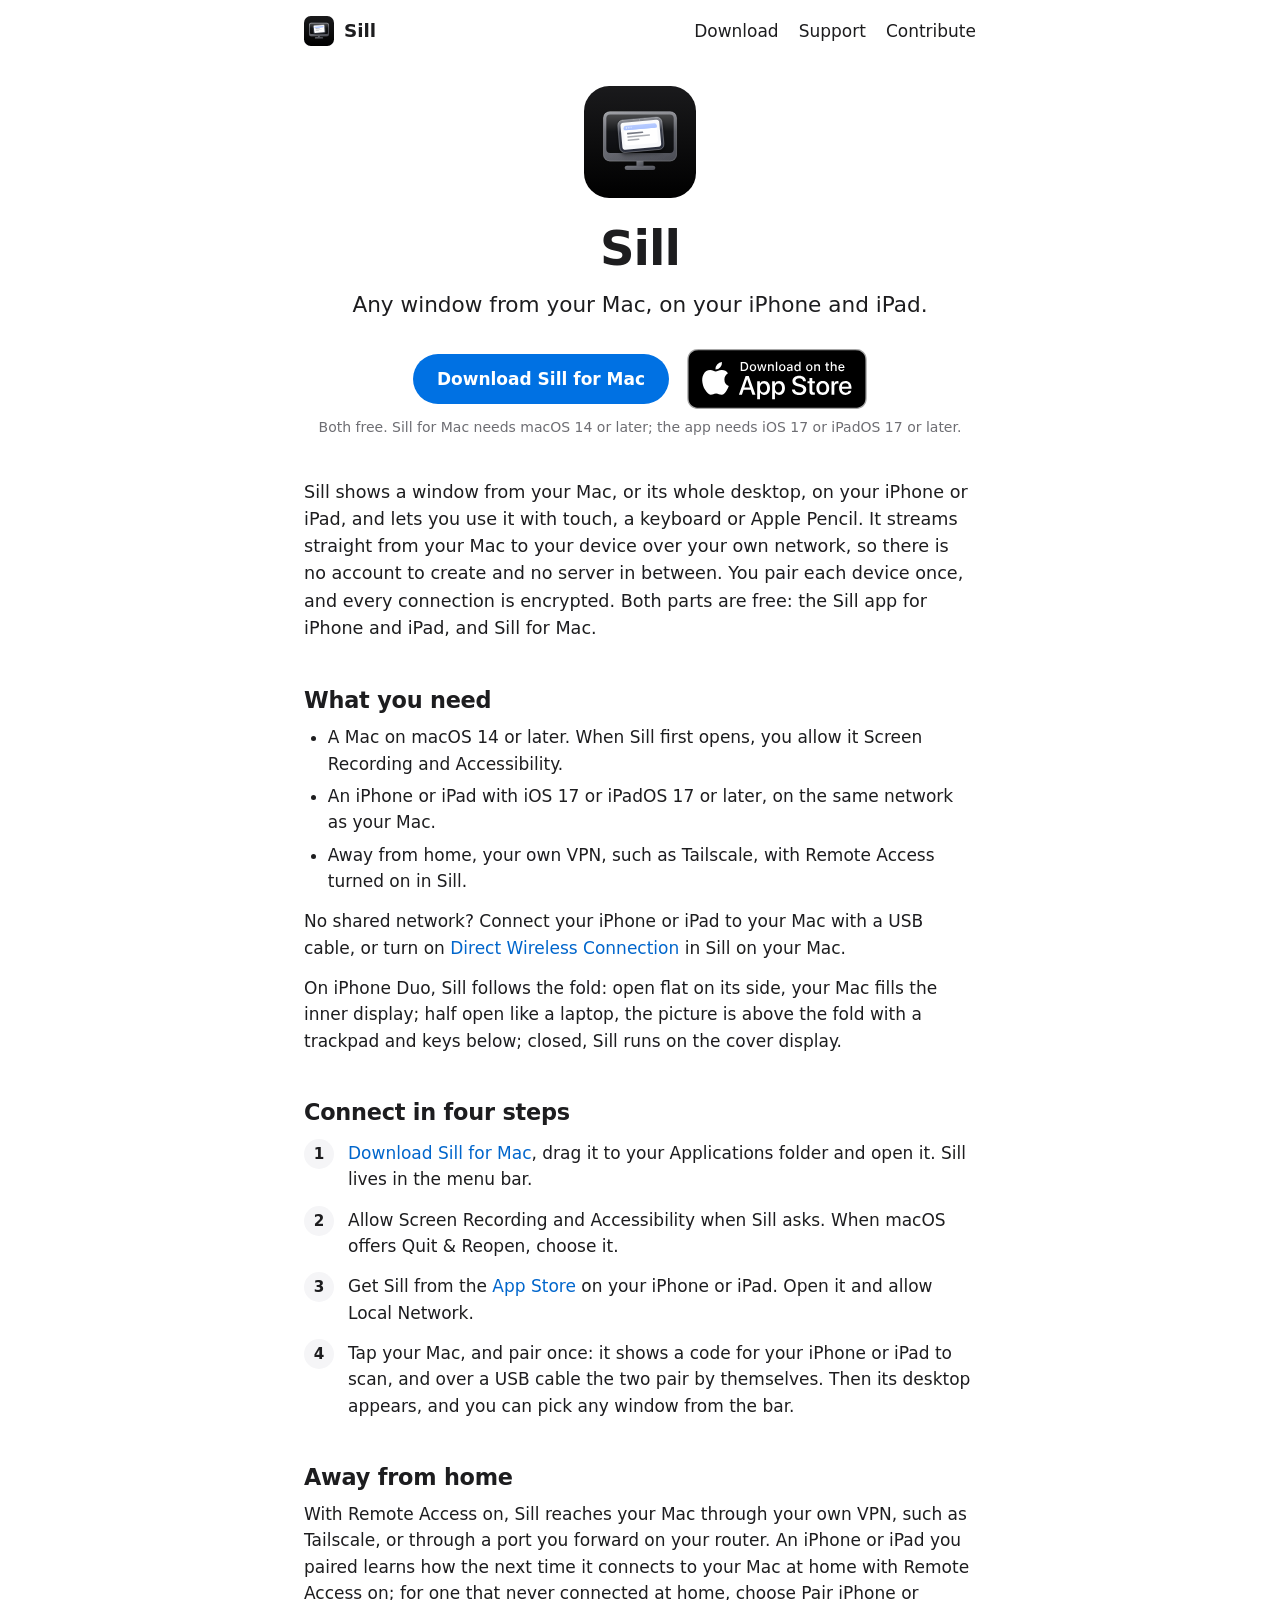
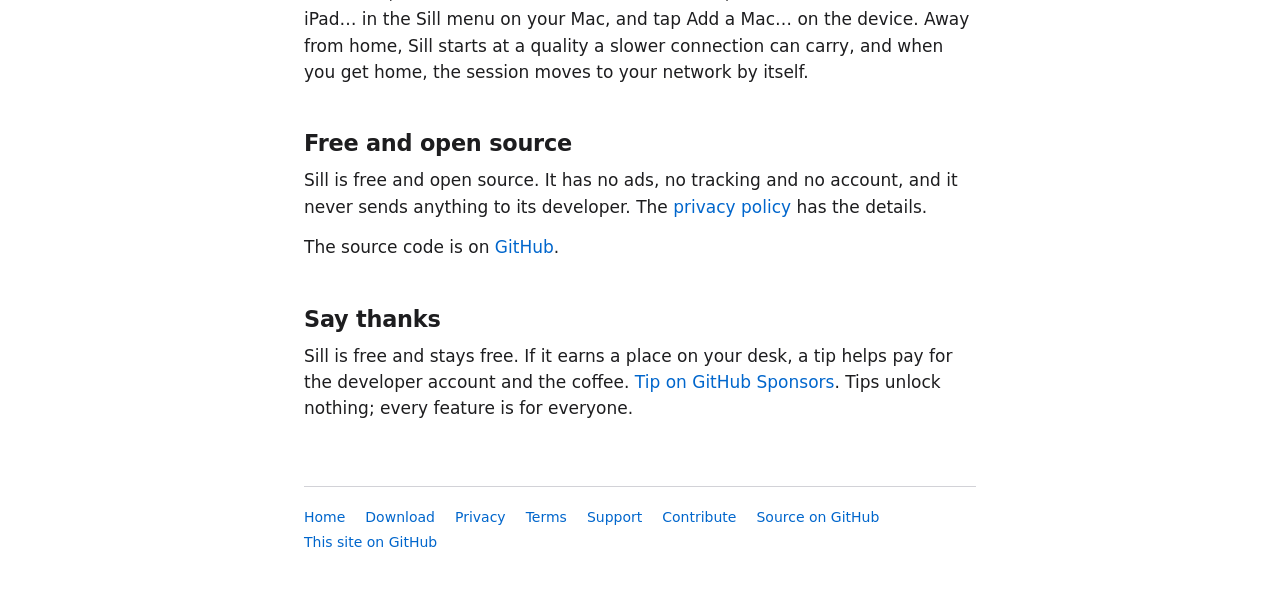
==== commit e9876efe: "Site: the contribute page, getsill.app/contribute, with its links in every page (Saffsanity/sill#299" ====
--- a/index.html
+++ b/index.html
@@ -26,6 +26,7 @@
   <nav aria-label="Site">
     <a href="download.html">Download</a>
     <a href="support.html">Support</a>
+    <a href="contribute.html">Contribute</a>
   </nav>
 </header>
 
@@ -79,6 +80,7 @@
     <a href="privacy.html">Privacy</a>
     <a href="terms.html">Terms</a>
     <a href="support.html">Support</a>
+    <a href="contribute.html">Contribute</a>
     <a href="https://github.com/Saffsanity/sill">Source on GitHub</a>
     <a href="https://github.com/Saffsanity/sill-site">This site on GitHub</a>
   </nav>
